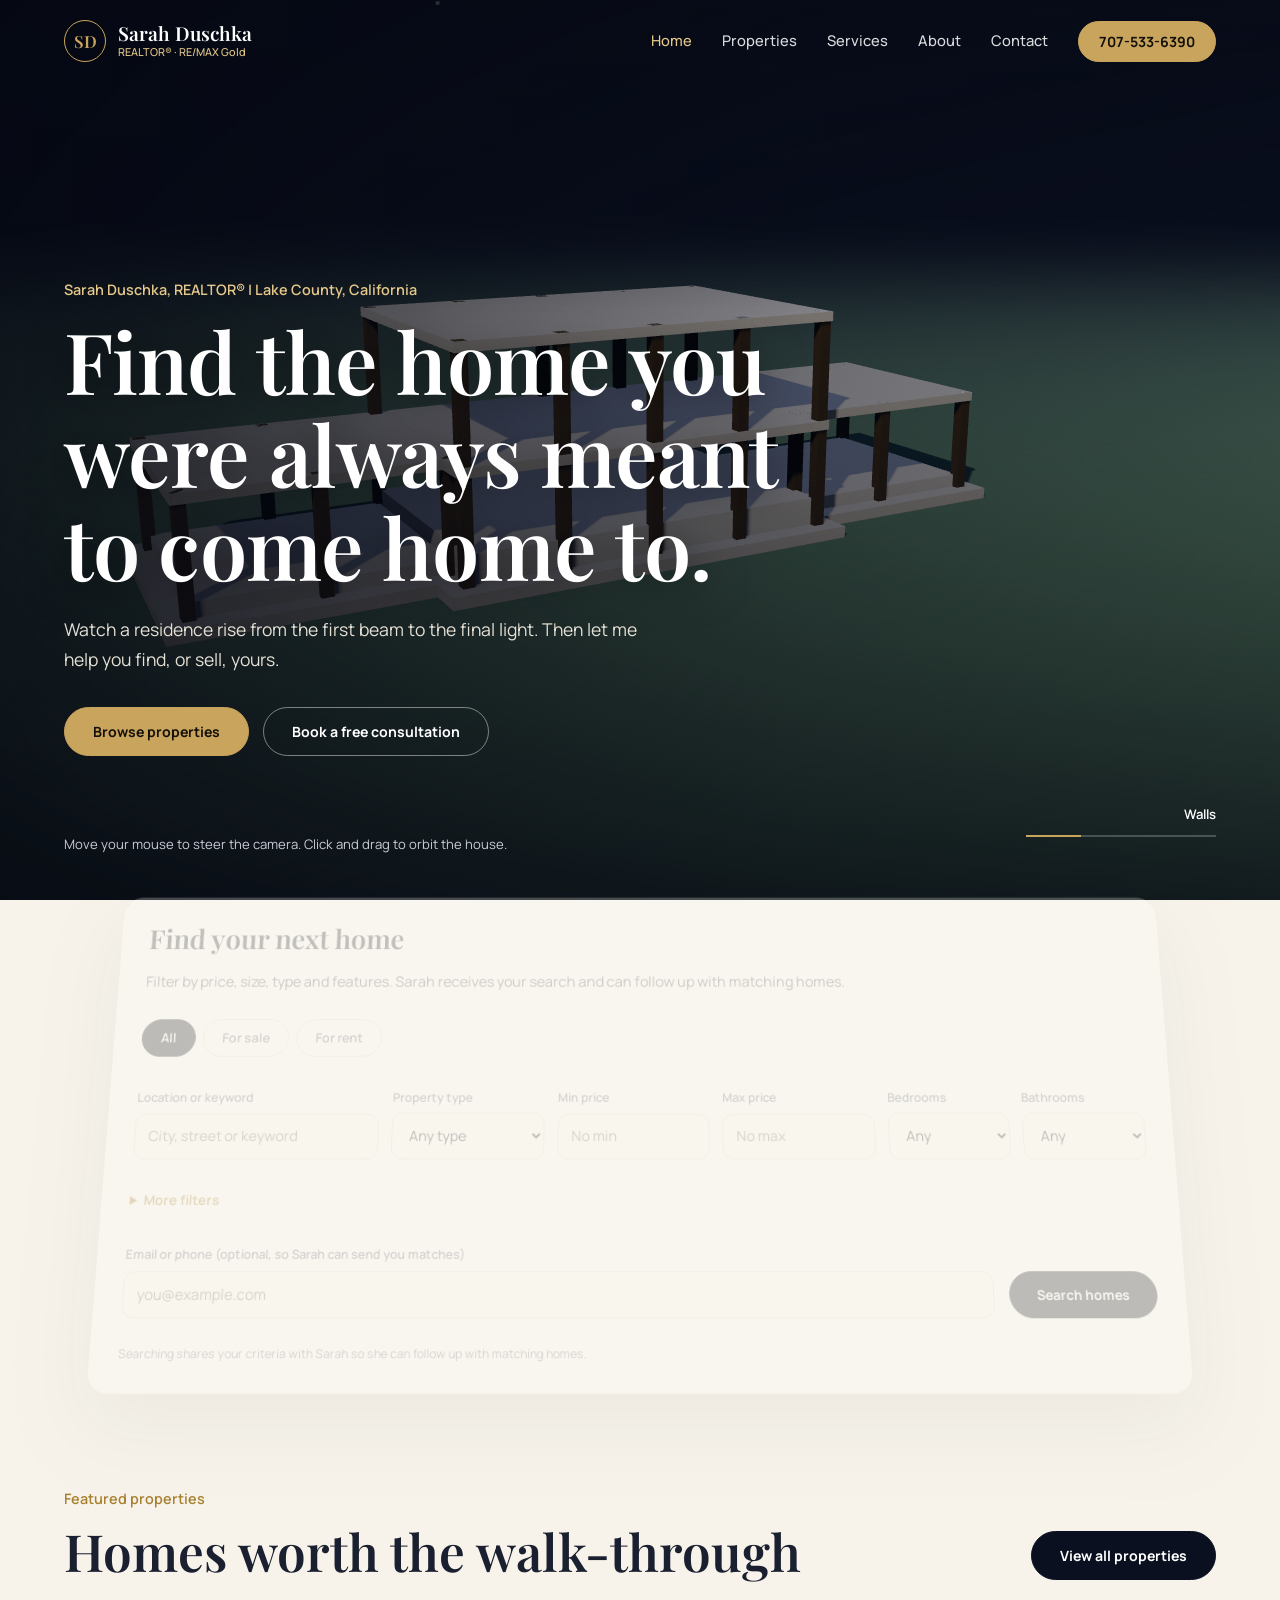
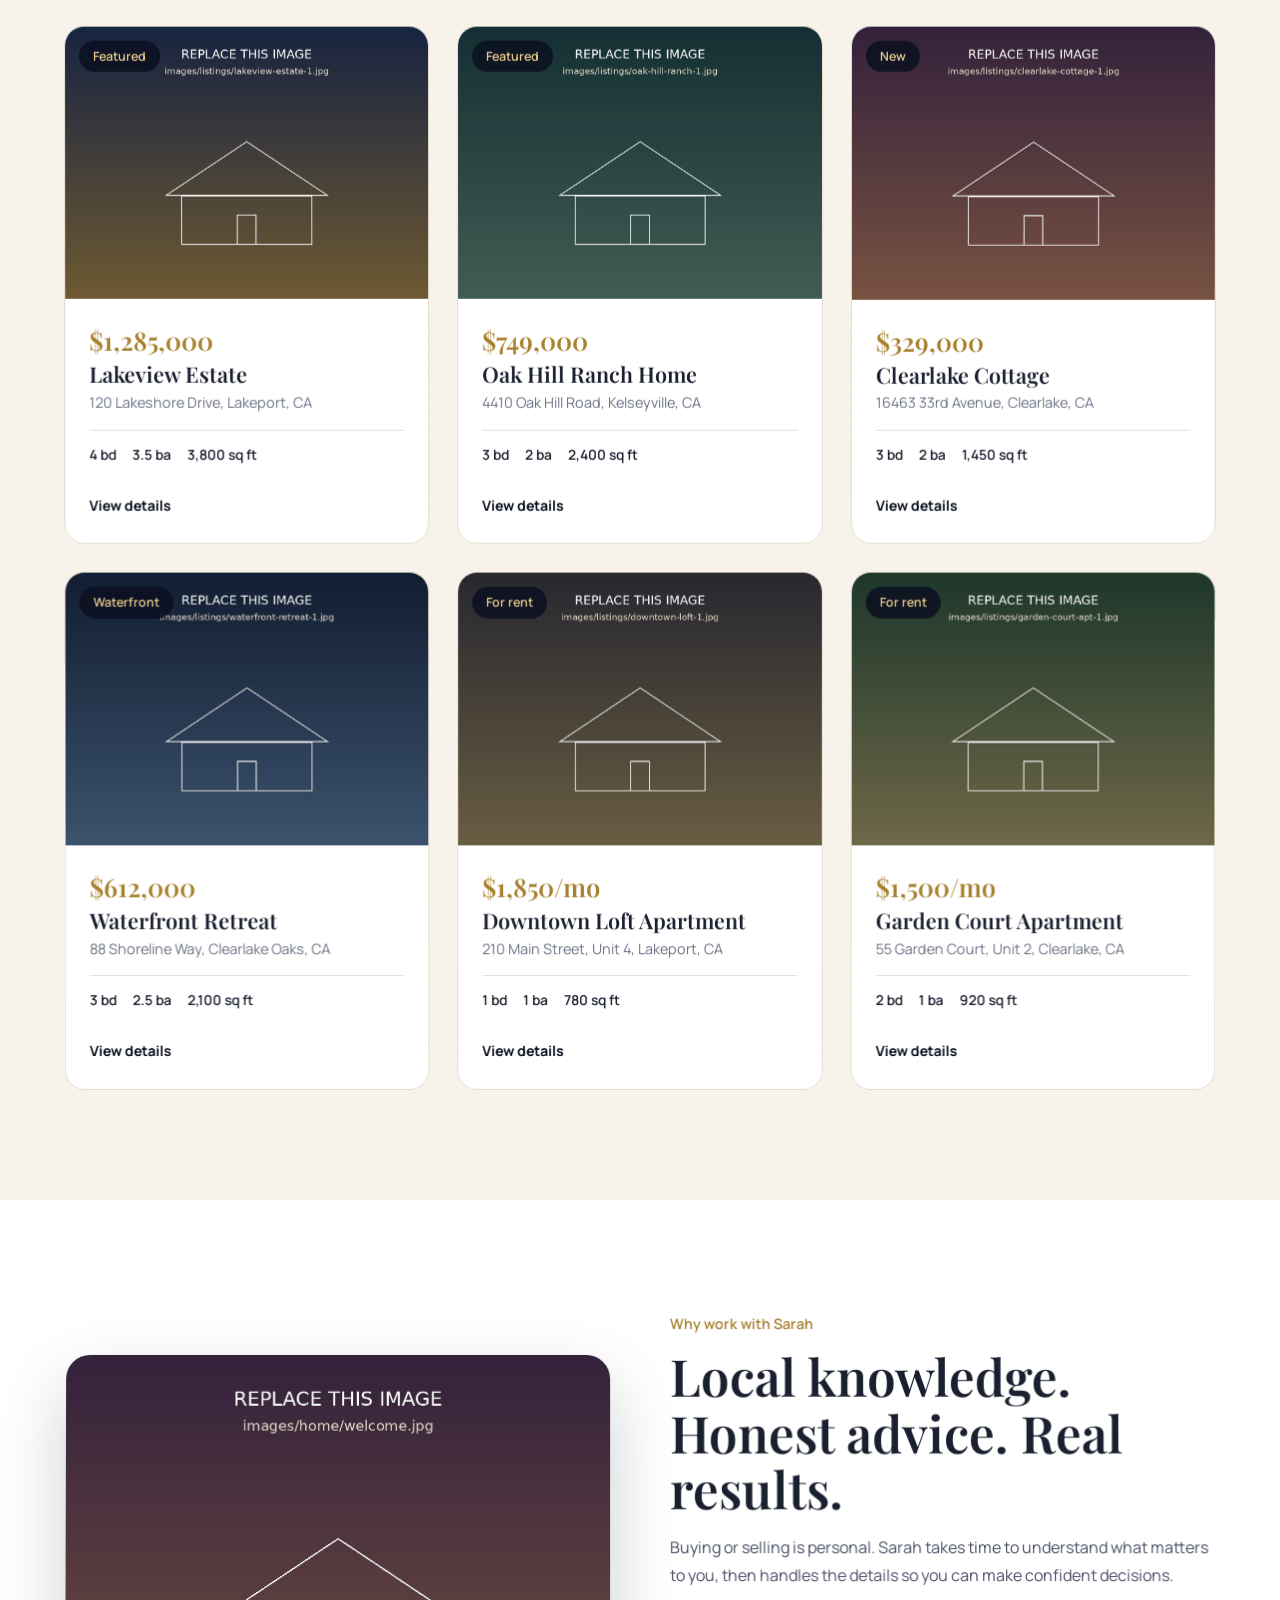
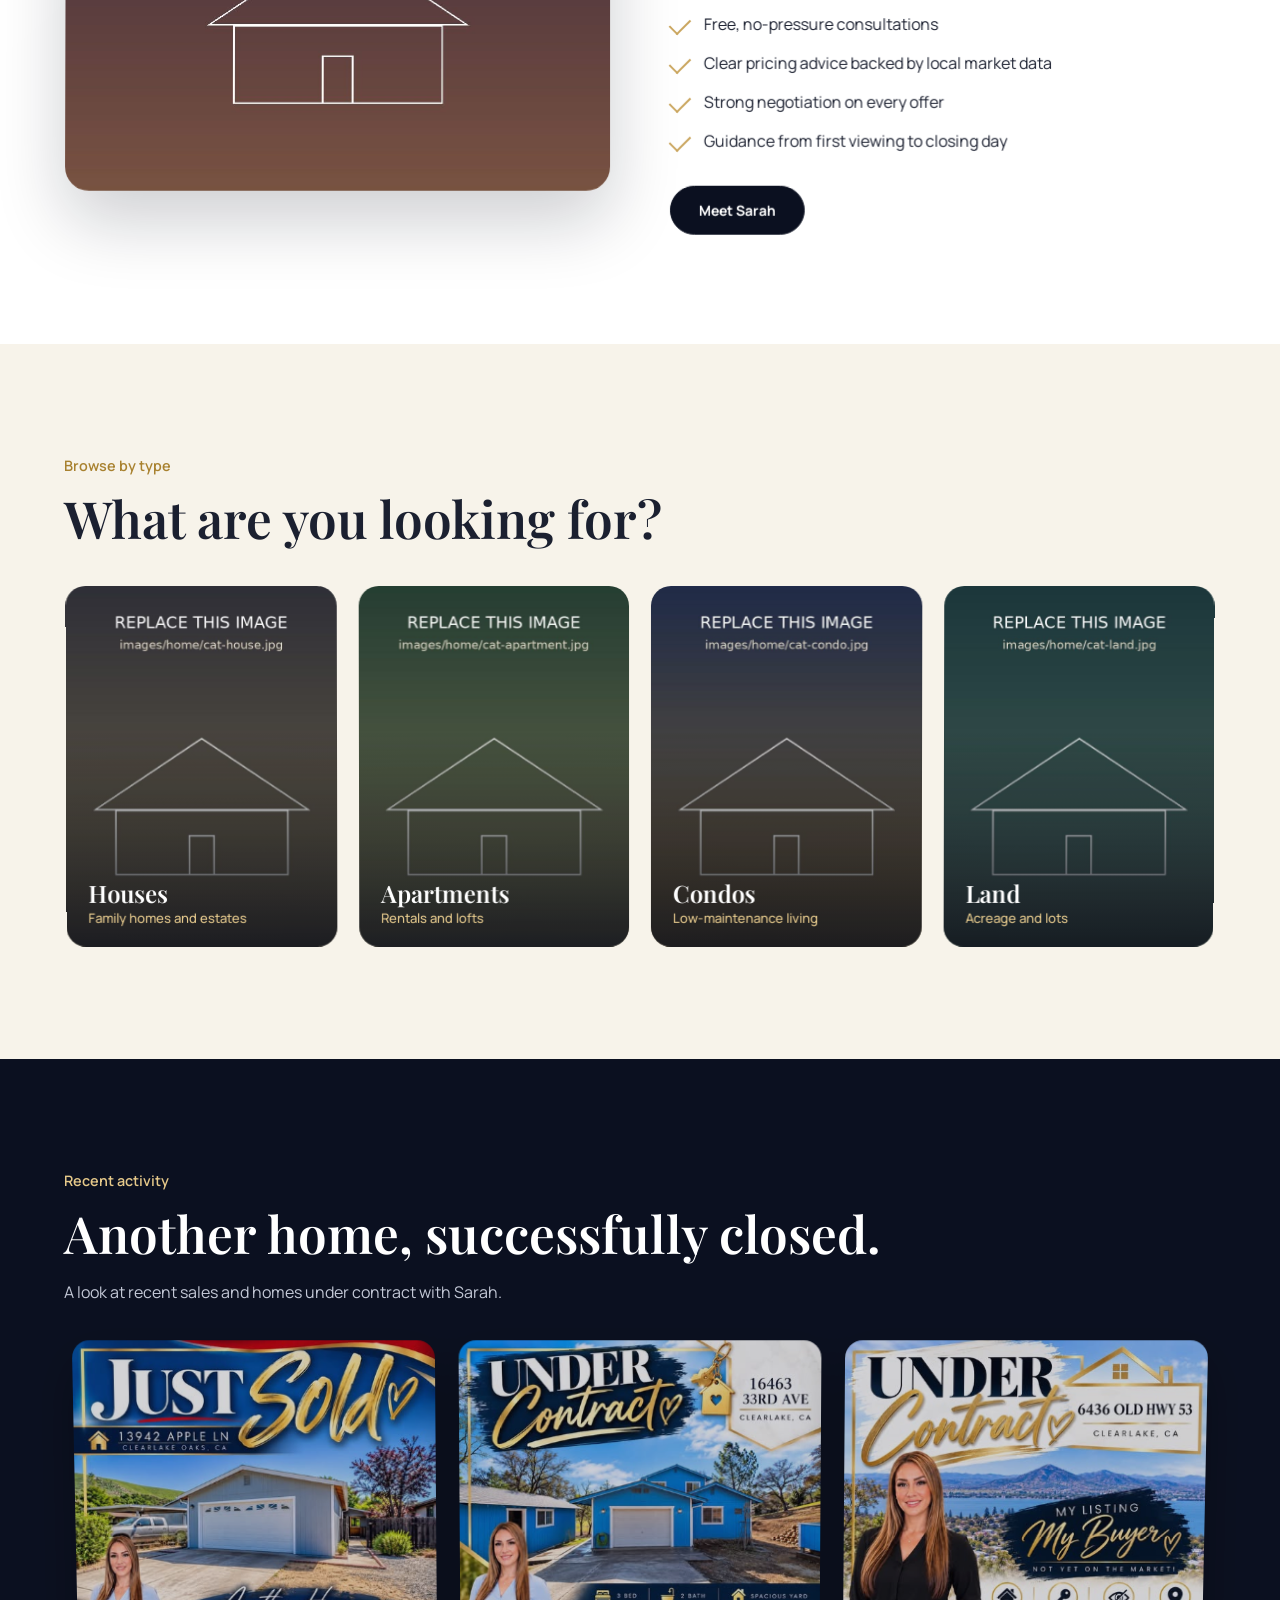
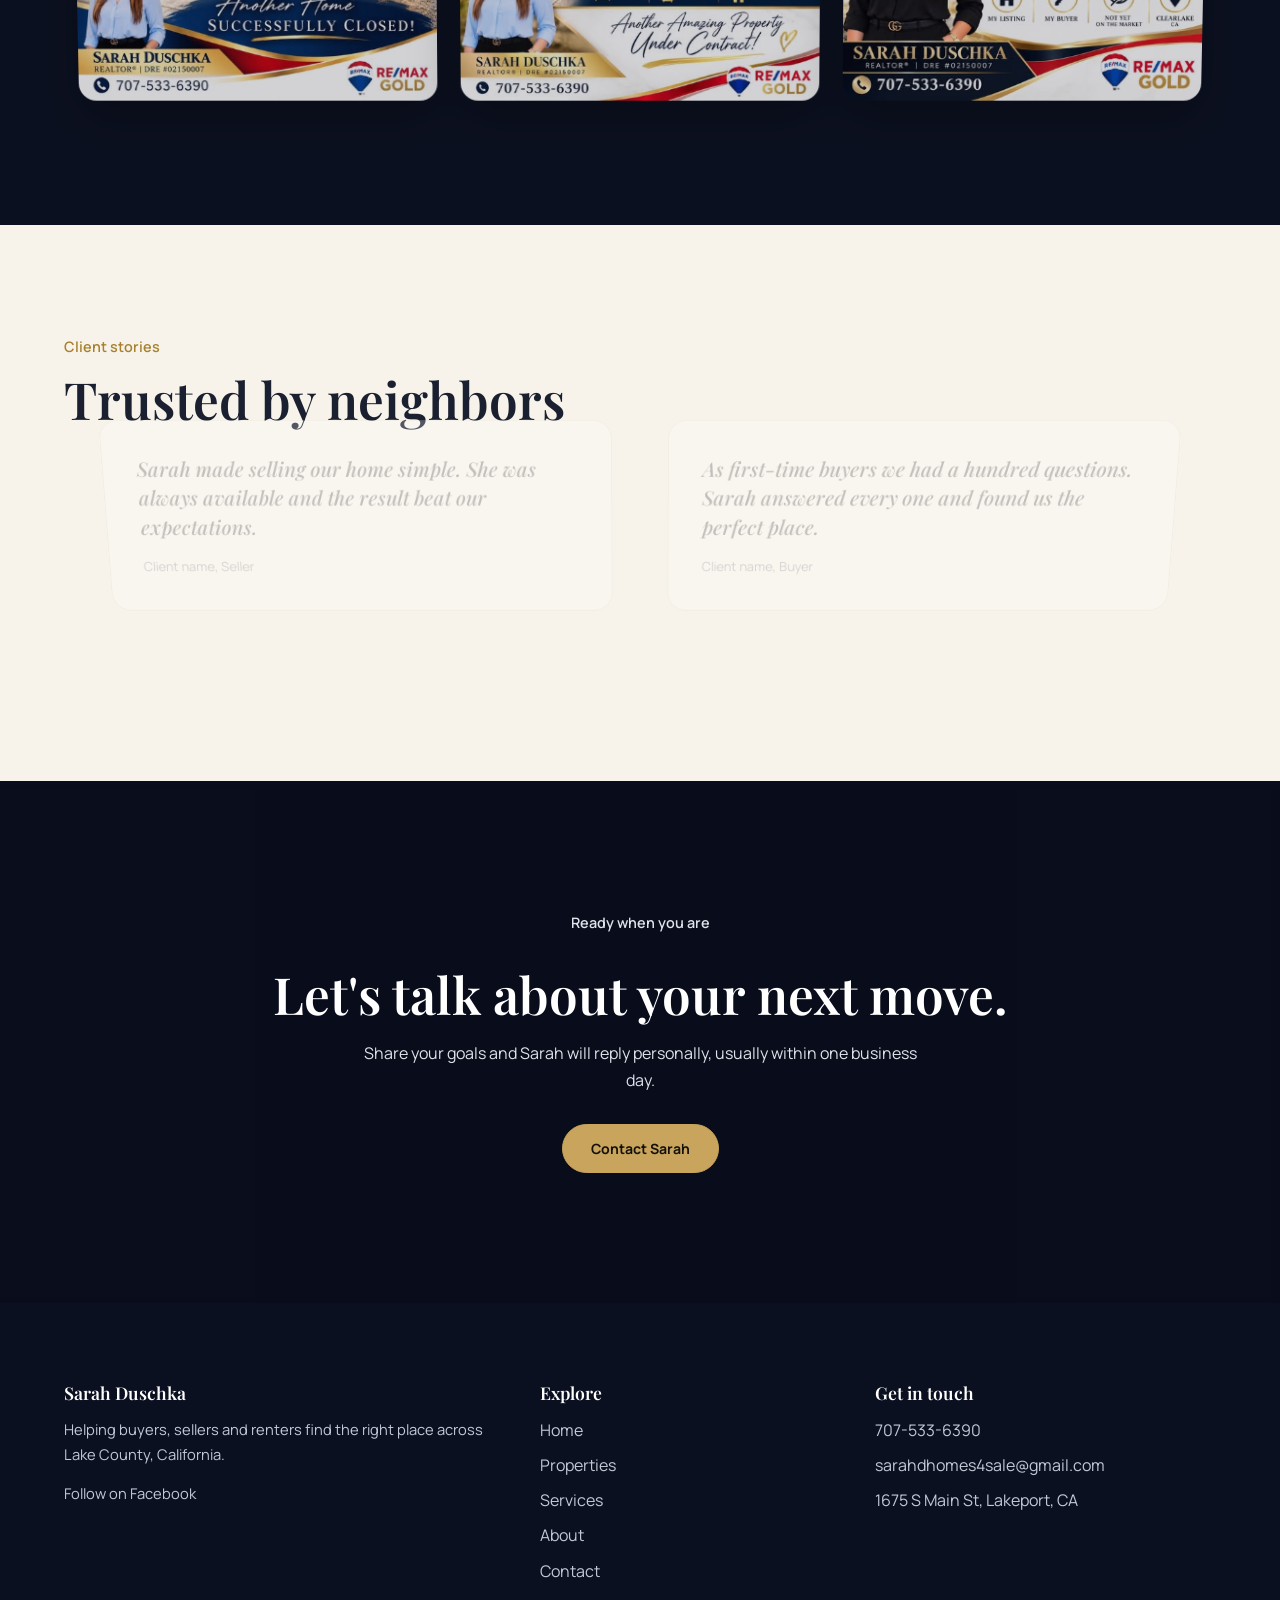
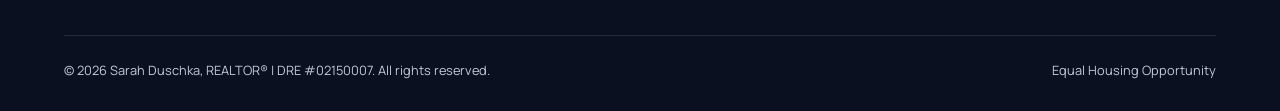
==== index.html @ e904d3c5 "deleted unwanted files" ====
<!DOCTYPE html>
<html lang="en">
<head>
<meta charset="utf-8">
<meta name="viewport" content="width=device-width,initial-scale=1">
<title>Sarah Duschka | Real Estate in Lake County, California</title>
<meta name="description" content="Sarah Duschka, REALTOR® (DRE #02150007). Homes, apartments and land for sale and rent in Lakeport, Clearlake and across Lake County, California.">
<link rel="preconnect" href="https://fonts.googleapis.com"><link rel="preconnect" href="https://fonts.gstatic.com" crossorigin>
<link href="https://fonts.googleapis.com/css2?family=Manrope:wght@400;500;600;700&family=Playfair+Display:ital,wght@0,500;0,600;1,500&display=swap" rel="stylesheet">
<link rel="stylesheet" href="css/style.css">
</head>
<body>
<div id="hdr"></div>

<section class="hero" id="top">
  <canvas id="scene" aria-hidden="true"></canvas>
  <div class="shade"></div><div class="fade" id="fade"></div><div id="cur">Drag</div>
  <div class="hero-copy" id="heroCopy">
    <p class="eyebrow">Sarah Duschka, REALTOR® | Lake County, California</p>
    <h1 id="h1">Find the home you were always meant to come home to.</h1>
    <p class="lead">Watch a residence rise from the first beam to the final light. Then let me help you find, or sell, yours.</p>
    <div class="cta"><a class="btn" href="listings.html">Browse properties</a><a class="btn ghost" href="contact.html">Book a free consultation</a></div>
  </div>
  <div class="phase"><span id="phaseLabel">Foundation</span><i><b id="phaseBar"></b></i></div>
  <div class="hint">Move your mouse to steer the camera. Click and drag to orbit the house.</div>
</section>

<section class="search-wrap" id="search">
  <div class="wrap" data-3d>
    <form class="panel" id="hs" data-search>
      <h2>Find your next home</h2>
      <p>Filter by price, size, type and features. Sarah receives your search and can follow up with matching homes.</p>
    </form>
  </div>
</section>

<section class="sec" id="featured-sec">
  <div class="wrap">
    <div class="head"><div><p class="eyebrow">Featured properties</p><h2>Homes worth the walk-through</h2></div><a class="btn dk" href="listings.html">View all properties</a></div>
    <div class="grid3" id="featured" data-3d></div>
  </div>
</section>

<section class="sec paper">
  <div class="wrap grid2" data-3d>
    <div class="img-r"><img src="images/home/welcome.jpg" alt="Sarah Duschka with clients"></div>
    <div>
      <p class="eyebrow">Why work with Sarah</p>
      <h2>Local knowledge. Honest advice. Real results.</h2>
      <p>Buying or selling is personal. Sarah takes time to understand what matters to you, then handles the details so you can make confident decisions.</p>
      <ul class="ticks"><li>Free, no-pressure consultations</li><li>Clear pricing advice backed by local market data</li><li>Strong negotiation on every offer</li><li>Guidance from first viewing to closing day</li></ul>
      <a class="btn dk" href="about.html">Meet Sarah</a>
    </div>
  </div>
</section>

<section class="sec">
  <div class="wrap">
    <p class="eyebrow">Browse by type</p><h2>What are you looking for?</h2>
    <div class="grid4" data-3d style="margin-top:40px">
      <a class="cat" href="listings.html?type=house"><img loading="lazy" src="images/home/cat-house.jpg" alt="Houses"><span>Houses<small>Family homes and estates</small></span></a>
      <a class="cat" href="listings.html?type=apartment"><img loading="lazy" src="images/home/cat-apartment.jpg" alt="Apartments"><span>Apartments<small>Rentals and lofts</small></span></a>
      <a class="cat" href="listings.html?type=condo"><img loading="lazy" src="images/home/cat-condo.jpg" alt="Condos"><span>Condos<small>Low-maintenance living</small></span></a>
      <a class="cat" href="listings.html?type=land"><img loading="lazy" src="images/home/cat-land.jpg" alt="Land"><span>Land<small>Acreage and lots</small></span></a>
    </div>
  </div>
</section>

<section class="sec dark">
  <div class="wrap">
    <p class="eyebrow">Recent activity</p><h2>Another home, successfully closed.</h2>
    <p style="max-width:560px;margin-bottom:40px">A look at recent sales and homes under contract with Sarah.</p>
    <div class="flyers" data-3d>
      <img loading="lazy" src="images/sarah/activity-sold.jpg" alt="Just sold in Clearlake Oaks">
      <img loading="lazy" src="images/sarah/activity-contract-1.jpg" alt="Under contract in Clearlake">
      <img loading="lazy" src="images/sarah/activity-contract-2.jpg" alt="Under contract: my listing, my buyer">
    </div>
  </div>
</section>

<!-- Sample testimonials: replace with real client reviews -->
<section class="sec">
  <div class="wrap">
    <p class="eyebrow">Client stories</p><h2>Trusted by neighbors</h2>
    <div class="grid2" data-3d style="margin-top:36px;align-items:stretch">
      <blockquote><p>Sarah made selling our home simple. She was always available and the result beat our expectations.</p><cite>Client name, Seller</cite></blockquote>
      <blockquote><p>As first-time buyers we had a hundred questions. Sarah answered every one and found us the perfect place.</p><cite>Client name, Buyer</cite></blockquote>
    </div>
  </div>
</section>

<section class="band" style="--bg:url(images/home/cta.jpg)">
  <div class="wrap"><p class="eyebrow">Ready when you are</p><h2>Let's talk about your next move.</h2><p>Share your goals and Sarah will reply personally, usually within one business day.</p><a class="btn" href="contact.html">Contact Sarah</a></div>
</section>

<div id="ftr"></div>
<script src="vendor/three.min.js"></script>
<script src="js/data.js"></script>
<script src="js/main.js"></script>
<script src="js/hero.js"></script>
<script src="js/home.js"></script>
</body>
</html>
---- css/style.css ----
:root{--ink:#0b1020;--ink2:#141a2e;--gold:#c9a45c;--gold2:#e6c98a;--ivory:#f7f3ea;--tx:#1b2030;--mut:#6b7185;--line:#e4dfd2;--serif:'Playfair Display',Georgia,serif;--sans:'Manrope',system-ui,sans-serif}
*{box-sizing:border-box;margin:0;padding:0}
html{scroll-behavior:smooth}
body{font:400 16px/1.7 var(--sans);color:var(--tx);background:var(--ivory);overflow-x:hidden}
img{max-width:100%;display:block}
a{color:inherit;text-decoration:none}
a:focus-visible,button:focus-visible,input:focus-visible,select:focus-visible,textarea:focus-visible,summary:focus-visible{outline:2px solid var(--gold);outline-offset:3px}
.wrap{max-width:1200px;margin:0 auto;padding:0 24px}
h1,h2,h3{font-family:var(--serif);font-weight:600;line-height:1.1}
h2{font-size:clamp(2rem,4vw,3.2rem);margin-bottom:18px}
h3{font-size:1.35rem}
.eyebrow{color:#a8812f;font-weight:600;font-size:.9rem;margin-bottom:12px}
.dark .eyebrow,.hero .eyebrow,.banner .eyebrow{color:var(--gold2)}
.btn{display:inline-block;padding:14px 28px;background:var(--gold);color:#14110a;font:700 .88rem var(--sans);border:1px solid var(--gold);border-radius:99px;cursor:pointer;transition:.35s}
.btn:hover{background:transparent;color:var(--gold);transform:translateY(-2px)}
.btn.ghost{background:transparent;color:#fff;border-color:rgba(255,255,255,.45)}
.btn.ghost:hover{border-color:var(--gold);color:var(--gold)}
.btn.dk{background:var(--ink);color:#fff;border-color:var(--ink)}.btn.dk:hover{background:transparent;color:var(--ink)}
.btn.sm{padding:10px 20px}

.nav{position:fixed;inset:0 0 auto;z-index:60;display:flex;justify-content:space-between;align-items:center;padding:20px 5vw;transition:.4s;color:#fff}
.nav.solid{background:rgba(11,16,32,.9);backdrop-filter:blur(14px);padding:12px 5vw;box-shadow:0 8px 30px rgba(0,0,0,.2)}
.logo{display:flex;align-items:center;gap:12px}
.logo b{width:42px;height:42px;display:grid;place-items:center;border:1px solid var(--gold);color:var(--gold);font:600 1.05rem var(--serif);border-radius:50%}
.logo span{font:600 1.2rem/1.1 var(--serif)}
.logo small{display:block;font:500 .68rem var(--sans);color:var(--gold2)}
#menu{display:flex;align-items:center;gap:30px;font-size:.92rem;font-weight:500}
#menu a:not(.btn){opacity:.85;transition:.3s}
#menu a.on,#menu a:not(.btn):hover{opacity:1;color:var(--gold2)}
.burger{display:none;background:none;border:0;width:36px;height:24px;cursor:pointer;position:relative}
.burger i{position:absolute;left:0;width:100%;height:2px;background:#fff}.burger i:first-child{top:7px}.burger i:last-child{top:15px}

.hero{position:relative;height:100vh;height:100svh;min-height:680px;overflow:hidden;background:var(--ink);cursor:grab}
.hero.grab{cursor:grabbing}
.hero canvas{position:absolute;inset:0;width:100%;height:100%;display:block;touch-action:pan-y}
.shade{position:absolute;inset:0;pointer-events:none;background:linear-gradient(90deg,rgba(5,8,18,.78),rgba(5,8,18,.3) 62%,rgba(5,8,18,.12)),linear-gradient(180deg,rgba(5,8,18,.5),rgba(5,8,18,.05) 35%,rgba(5,8,18,.82))}
.fade{position:absolute;inset:0;background:var(--ink);opacity:0;pointer-events:none}
#cur{position:absolute;left:0;top:0;width:56px;height:56px;margin:-28px 0 0 -28px;border:1px solid var(--gold);border-radius:50%;pointer-events:none;z-index:4;display:grid;place-items:center;font-size:.62rem;font-weight:600;color:#fff;transition:width .3s,height .3s,margin .3s,background .3s;opacity:0}
.hero:hover #cur{opacity:1}.hero.grab #cur{width:88px;height:88px;margin:-44px 0 0 -44px;background:rgba(201,164,92,.2)}
.hero-copy{position:absolute;left:5vw;bottom:16vh;max-width:840px;padding-right:5vw;pointer-events:none;color:#fff;will-change:transform,opacity}
.hero-copy a{pointer-events:auto}
.hero-copy .eyebrow,.hero-copy .lead,.hero-copy .cta{opacity:0;transform:translateY(24px);transition:1.2s cubic-bezier(.2,.8,.2,1)}
.ready .hero-copy .eyebrow{opacity:1;transform:none;transition-delay:.1s}
.ready .hero-copy .lead{opacity:1;transform:none;transition-delay:1.1s}
.ready .hero-copy .cta{opacity:1;transform:none;transition-delay:1.35s}
h1{font-size:clamp(2.7rem,6.6vw,6rem);letter-spacing:-.01em;text-shadow:0 4px 40px rgba(0,0,0,.5)}
.w{display:inline-block;perspective:700px}
.w>span{display:inline-block;opacity:0;transform:translateY(60%) rotateX(-80deg);transform-origin:50% 100%;transition:1.3s cubic-bezier(.2,.8,.2,1) calc(var(--i)*.09s + .3s)}
.ready .w>span{opacity:1;transform:none}
.lead{color:#e6e1d6;max-width:580px;font-size:1.1rem;margin:22px 0 32px}
.cta{display:flex;gap:14px;flex-wrap:wrap}
.phase{position:absolute;right:5vw;bottom:7vh;text-align:right;font-size:.82rem;font-weight:600;color:#fff;pointer-events:none}
.phase i{display:block;width:190px;height:2px;margin:10px 0 0 auto;background:rgba(255,255,255,.22)}
.phase b{display:block;height:100%;width:0;background:var(--gold)}
.hint{position:absolute;left:5vw;bottom:5vh;font-size:.82rem;color:#c9ccd6;pointer-events:none}

.sec{padding:110px 0;position:relative}
.dark{background:var(--ink);color:#fff}.dark p{color:#c3c8d6}
.paper{background:#fff}
[data-3d]{will-change:transform,opacity}
.head{display:flex;justify-content:space-between;align-items:end;gap:20px;flex-wrap:wrap;margin-bottom:46px}
.head h2{margin:0}
p{color:#4a5066}

.search-wrap{position:relative;z-index:5;margin-top:-84px;padding-bottom:20px}
.panel{background:#fff;border-radius:22px;padding:30px;box-shadow:0 30px 80px rgba(11,16,32,.18);border:1px solid var(--line)}
.panel h2{font-size:1.9rem;margin-bottom:6px}
.tabs{display:flex;gap:8px;margin:14px 0 20px}
.tabs input{position:absolute;opacity:0}
.tabs span{display:block;padding:8px 20px;border-radius:99px;border:1px solid var(--line);font-weight:600;font-size:.88rem;cursor:pointer;transition:.3s}
.tabs input:checked+span{background:var(--ink);color:#fff;border-color:var(--ink)}
.tabs input:focus-visible+span{outline:2px solid var(--gold);outline-offset:2px}
.fgrid{display:grid;grid-template-columns:1.6fr 1fr 1fr 1fr .8fr .8fr;gap:14px}
label{display:grid;gap:6px;font-size:.82rem;font-weight:600;color:var(--mut)}
input,select,textarea{width:100%;font:400 .96rem var(--sans);padding:13px 14px;border:1px solid var(--line);border-radius:12px;background:#fdfcf9;color:var(--tx);transition:.3s}
input:focus,select:focus,textarea:focus{border-color:var(--gold);outline:0;box-shadow:0 0 0 3px rgba(201,164,92,.2)}
details.more{margin:18px 0 0}
details.more summary{cursor:pointer;font-weight:600;font-size:.9rem;color:#a8812f}
.feats{display:flex;gap:10px;flex-wrap:wrap;margin-top:14px}
.feats label{display:flex;align-items:center;gap:8px;font-weight:500;padding:8px 14px;border:1px solid var(--line);border-radius:99px;cursor:pointer;color:var(--tx)}
.feats input{width:auto;accent-color:var(--gold)}
.frow{display:flex;gap:16px;align-items:end;margin-top:20px;flex-wrap:wrap}
.frow label{flex:1;min-width:240px}
.note{font-size:.78rem;color:var(--mut);margin-top:12px}
.hp{position:absolute;left:-9999px}

.grid3{display:grid;grid-template-columns:repeat(3,1fr);gap:28px}
.grid4{display:grid;grid-template-columns:repeat(4,1fr);gap:22px}
.grid2{display:grid;grid-template-columns:1fr 1fr;gap:60px;align-items:center}
.card{background:#fff;border-radius:20px;overflow:hidden;border:1px solid var(--line);position:relative;transition:transform .25s ease-out,box-shadow .4s}
.card:hover{box-shadow:0 26px 60px rgba(11,16,32,.16)}
.ph{display:block;position:relative;aspect-ratio:4/3;overflow:hidden;background:#ddd}
.ph img,.cat img{width:100%;height:100%;object-fit:cover;transition:transform .8s}
.card:hover .ph img{transform:scale(1.07)}
.tag{position:absolute;top:14px;left:14px;background:rgba(11,16,32,.85);color:var(--gold2);padding:5px 14px;border-radius:99px;font-size:.78rem;font-weight:600}
.card .body{padding:24px}
.price{font:600 1.6rem var(--serif);color:#a8812f}
.card h3{margin:6px 0 4px}
.loc{font-size:.9rem;color:var(--mut)}
.meta{display:flex;gap:16px;flex-wrap:wrap;font-size:.86rem;font-weight:600;margin:14px 0;padding:12px 0;border-top:1px solid var(--line)}
.more{font-weight:700;font-size:.88rem;color:var(--ink)}.more:hover{color:#a8812f}
.cat{position:relative;display:block;aspect-ratio:3/4;border-radius:20px;overflow:hidden;color:#fff}
.cat::after{content:'';position:absolute;inset:0;background:linear-gradient(transparent 40%,rgba(5,8,18,.85))}
.cat:hover img{transform:scale(1.08)}
.cat span{position:absolute;left:22px;bottom:20px;z-index:2;font:600 1.5rem var(--serif)}
.cat small{display:block;font:500 .82rem var(--sans);color:var(--gold2)}
.ticks{list-style:none;margin:22px 0 30px;display:grid;gap:12px}
.ticks li{padding-left:34px;position:relative;color:var(--tx)}
.ticks li::before{content:'';position:absolute;left:0;top:7px;width:18px;height:10px;border-left:2px solid var(--gold);border-bottom:2px solid var(--gold);transform:rotate(-45deg)}
.img-r{border-radius:24px;overflow:hidden;box-shadow:0 30px 70px rgba(11,16,32,.2);aspect-ratio:5/4}
.img-r img{width:100%;height:100%;object-fit:cover}
.flyers{display:grid;grid-template-columns:repeat(3,1fr);gap:24px}
.flyers img{border-radius:18px;width:100%;box-shadow:0 20px 50px rgba(0,0,0,.35);transition:transform .4s}
.flyers img:hover{transform:translateY(-8px) rotate(-1deg)}
blockquote{background:#fff;border:1px solid var(--line);border-radius:20px;padding:36px}
blockquote p{font:italic 500 1.35rem/1.45 var(--serif);color:var(--tx)}
cite{display:block;margin-top:16px;font-size:.88rem;color:var(--mut);font-style:normal}
.band{position:relative;padding:130px 0;text-align:center;color:#fff;background:var(--ink) var(--bg) center/cover}
.band::before,.banner::before{content:'';position:absolute;inset:0;background:rgba(8,12,26,.72)}
.band .wrap{position:relative}.band p{color:#dfe2ea;max-width:560px;margin:0 auto 30px}
.banner{position:relative;min-height:420px;display:flex;align-items:flex-end;padding:150px 0 60px;color:#fff;background:var(--ink) var(--bg) center/cover}
.banner .wrap{position:relative;width:100%}
.banner h1{font-size:clamp(2.4rem,5vw,4.4rem)}.banner p{color:#d9dce5;max-width:560px;margin-top:14px}
.crumbs{font-size:.85rem;color:var(--gold2);margin-bottom:12px}
.svc{padding:34px;background:#fff;border:1px solid var(--line);border-radius:20px;transition:.4s}
.svc:hover{border-color:var(--gold);transform:translateY(-6px)}
.svc h3{margin:14px 0 8px}
.ico{width:48px;height:48px;border-radius:14px;background:var(--ink);color:var(--gold);display:grid;place-items:center;font:600 1.2rem var(--serif)}
.faq details{background:#fff;border:1px solid var(--line);border-radius:16px;padding:20px 24px;margin-bottom:12px}
.faq summary{cursor:pointer;font-weight:700}
.faq p{margin-top:12px}
.resbar{display:flex;justify-content:space-between;align-items:center;gap:16px;flex-wrap:wrap;margin:10px 0 30px}
.resbar select{width:auto}
.empty{grid-column:1/-1;text-align:center;padding:70px 20px;background:#fff;border-radius:20px;border:1px dashed var(--gold)}
.empty p{margin:10px 0 22px}
.detail{display:grid;grid-template-columns:1fr 380px;gap:48px;align-items:start}
.main-img{aspect-ratio:16/10;border-radius:22px;overflow:hidden;background:#ddd}
.main-img img{width:100%;height:100%;object-fit:cover}
.thumbs{display:grid;grid-template-columns:repeat(4,1fr);gap:10px;margin:10px 0 36px}
.thumbs button{border:2px solid transparent;border-radius:14px;overflow:hidden;padding:0;cursor:pointer;aspect-ratio:3/2;background:none}
.thumbs button.on{border-color:var(--gold)}.thumbs img{width:100%;height:100%;object-fit:cover}
.facts{display:grid;grid-template-columns:repeat(4,1fr);gap:14px;margin:24px 0}
.facts div{background:#fff;border:1px solid var(--line);border-radius:16px;padding:16px;text-align:center}
.facts b{display:block;font:600 1.5rem var(--serif)}.facts small{color:var(--mut);font-weight:600}
.chips{display:flex;gap:10px;flex-wrap:wrap;margin:14px 0 34px}
.chips span{padding:8px 16px;border-radius:99px;background:#fff;border:1px solid var(--line);font-size:.88rem;font-weight:600}
iframe{width:100%;height:340px;border:0;border-radius:20px}
.side{position:sticky;top:96px;display:grid;gap:22px}
.box{background:#fff;border:1px solid var(--line);border-radius:20px;padding:26px}
.agent{display:flex;gap:16px;align-items:center;margin-bottom:18px}
.agent img{width:64px;height:64px;border-radius:50%;object-fit:cover}
.agent small{color:var(--mut);display:block}
form{display:grid;gap:14px}
.ok{color:#1c7a4a;font-weight:600}.err{color:#b3261e;font-weight:600}
.res{font:600 2rem var(--serif);color:#a8812f}
.contact{display:grid;grid-template-columns:1fr 1.1fr;gap:60px}
.info{list-style:none;margin:26px 0}
.info li{padding:14px 0;border-bottom:1px solid var(--line);color:var(--tx)}
.info b{display:block;font-size:.8rem;color:var(--mut)}
footer{background:var(--ink);color:#c3c8d6;padding:80px 0 30px}
footer .cols{display:grid;grid-template-columns:1.5fr 1fr 1.2fr;gap:50px;padding-bottom:50px}
footer h3{color:#fff;margin-bottom:14px;font-size:1.1rem}
footer ul{list-style:none;display:grid;gap:8px}footer a:hover{color:var(--gold2)}
footer p{color:#c3c8d6;font-size:.92rem}
.legal{border-top:1px solid rgba(255,255,255,.1);padding-top:24px;font-size:.8rem;display:flex;justify-content:space-between;gap:12px;flex-wrap:wrap}

@media(max-width:1000px){.fgrid{grid-template-columns:repeat(3,1fr)}.grid3{grid-template-columns:1fr 1fr}.grid4{grid-template-columns:1fr 1fr}.detail,.contact,.grid2{grid-template-columns:1fr;gap:40px}.side{position:static}}
@media(max-width:860px){
 .sec{padding:80px 0}
 .burger{display:block}
 #menu{position:fixed;inset:0;background:var(--ink);flex-direction:column;justify-content:center;gap:26px;font-size:1.25rem;opacity:0;pointer-events:none;transition:.4s}
 .nav.open #menu{opacity:1;pointer-events:auto}
 .hero-copy{bottom:20vh}.phase{display:none}
 footer .cols{grid-template-columns:1fr}.flyers{grid-template-columns:1fr}
}
@media(max-width:600px){.fgrid,.grid3,.grid4,.facts{grid-template-columns:1fr 1fr}.grid3{grid-template-columns:1fr}.panel{padding:22px}.thumbs{grid-template-columns:repeat(2,1fr)}}
@media(pointer:coarse){#cur{display:none}}
@media(prefers-reduced-motion:reduce){*{animation:none!important;transition-duration:.01ms!important}html{scroll-behavior:auto}}
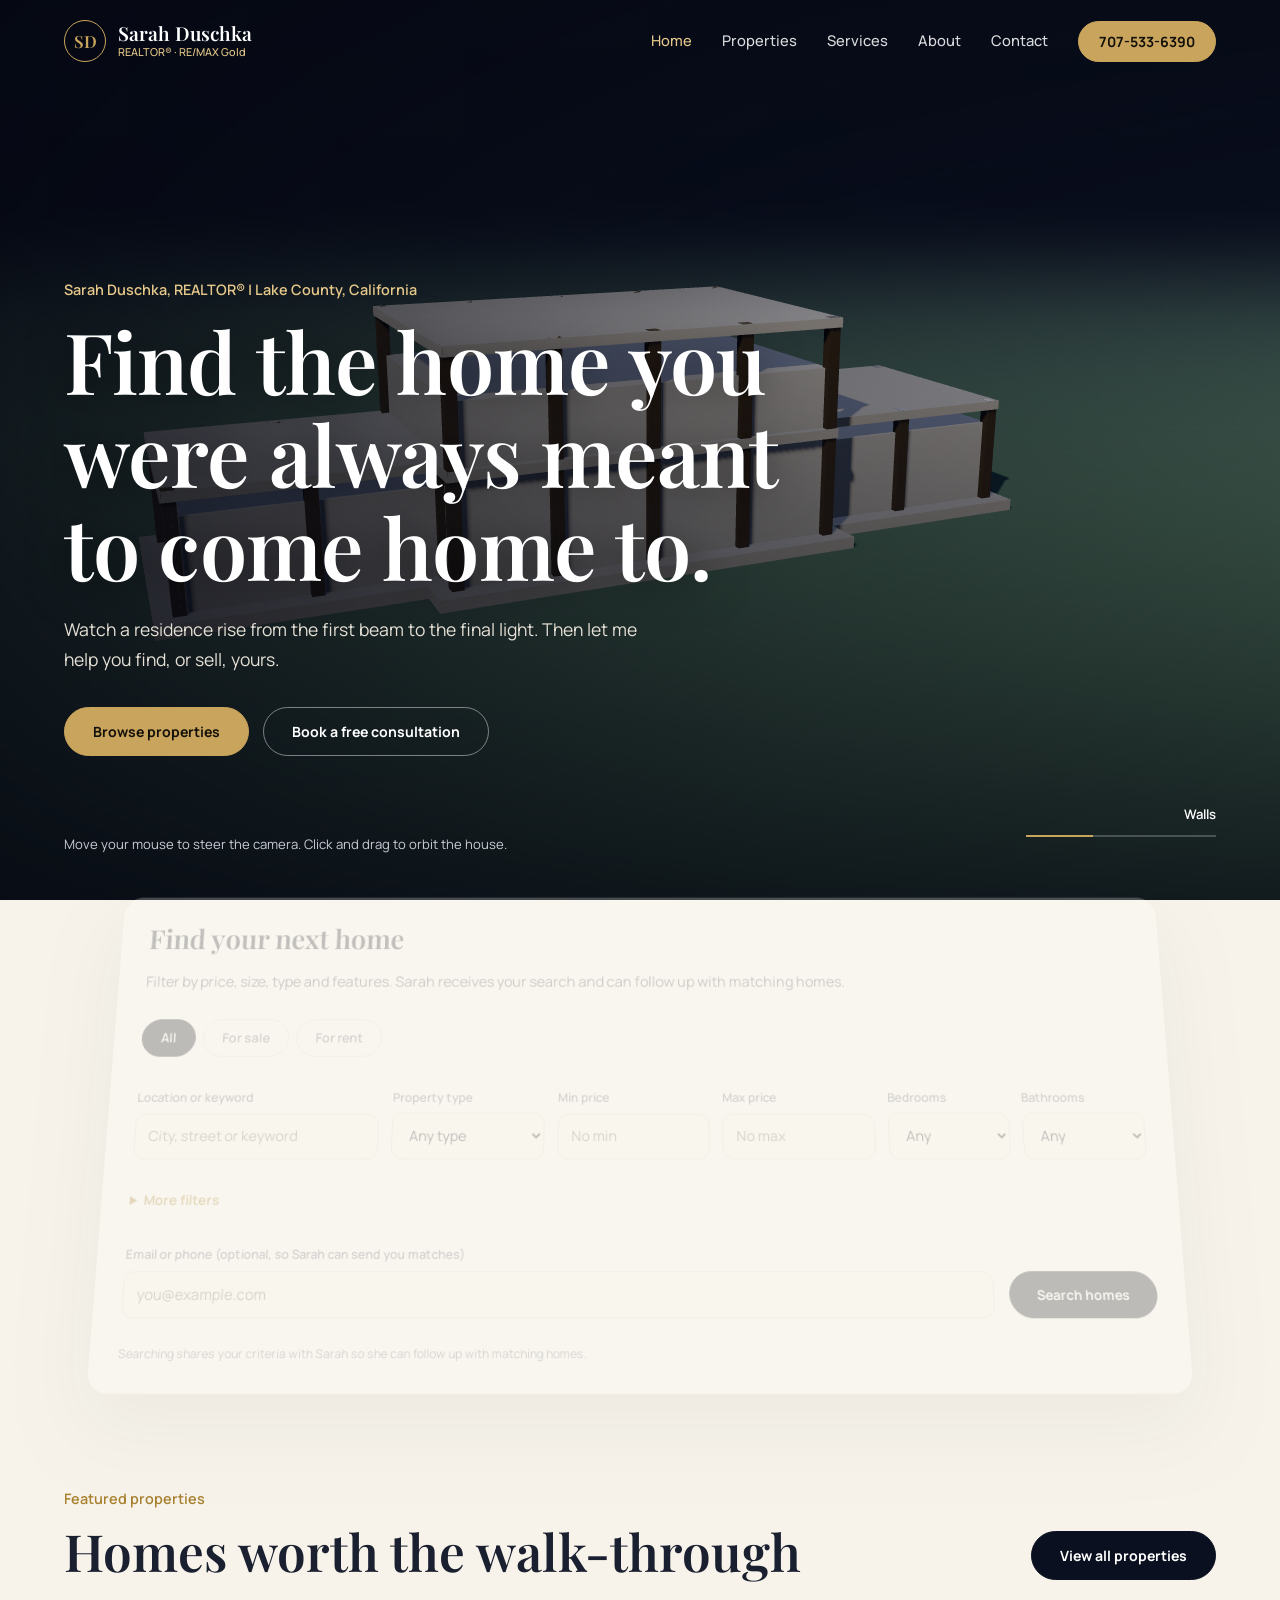
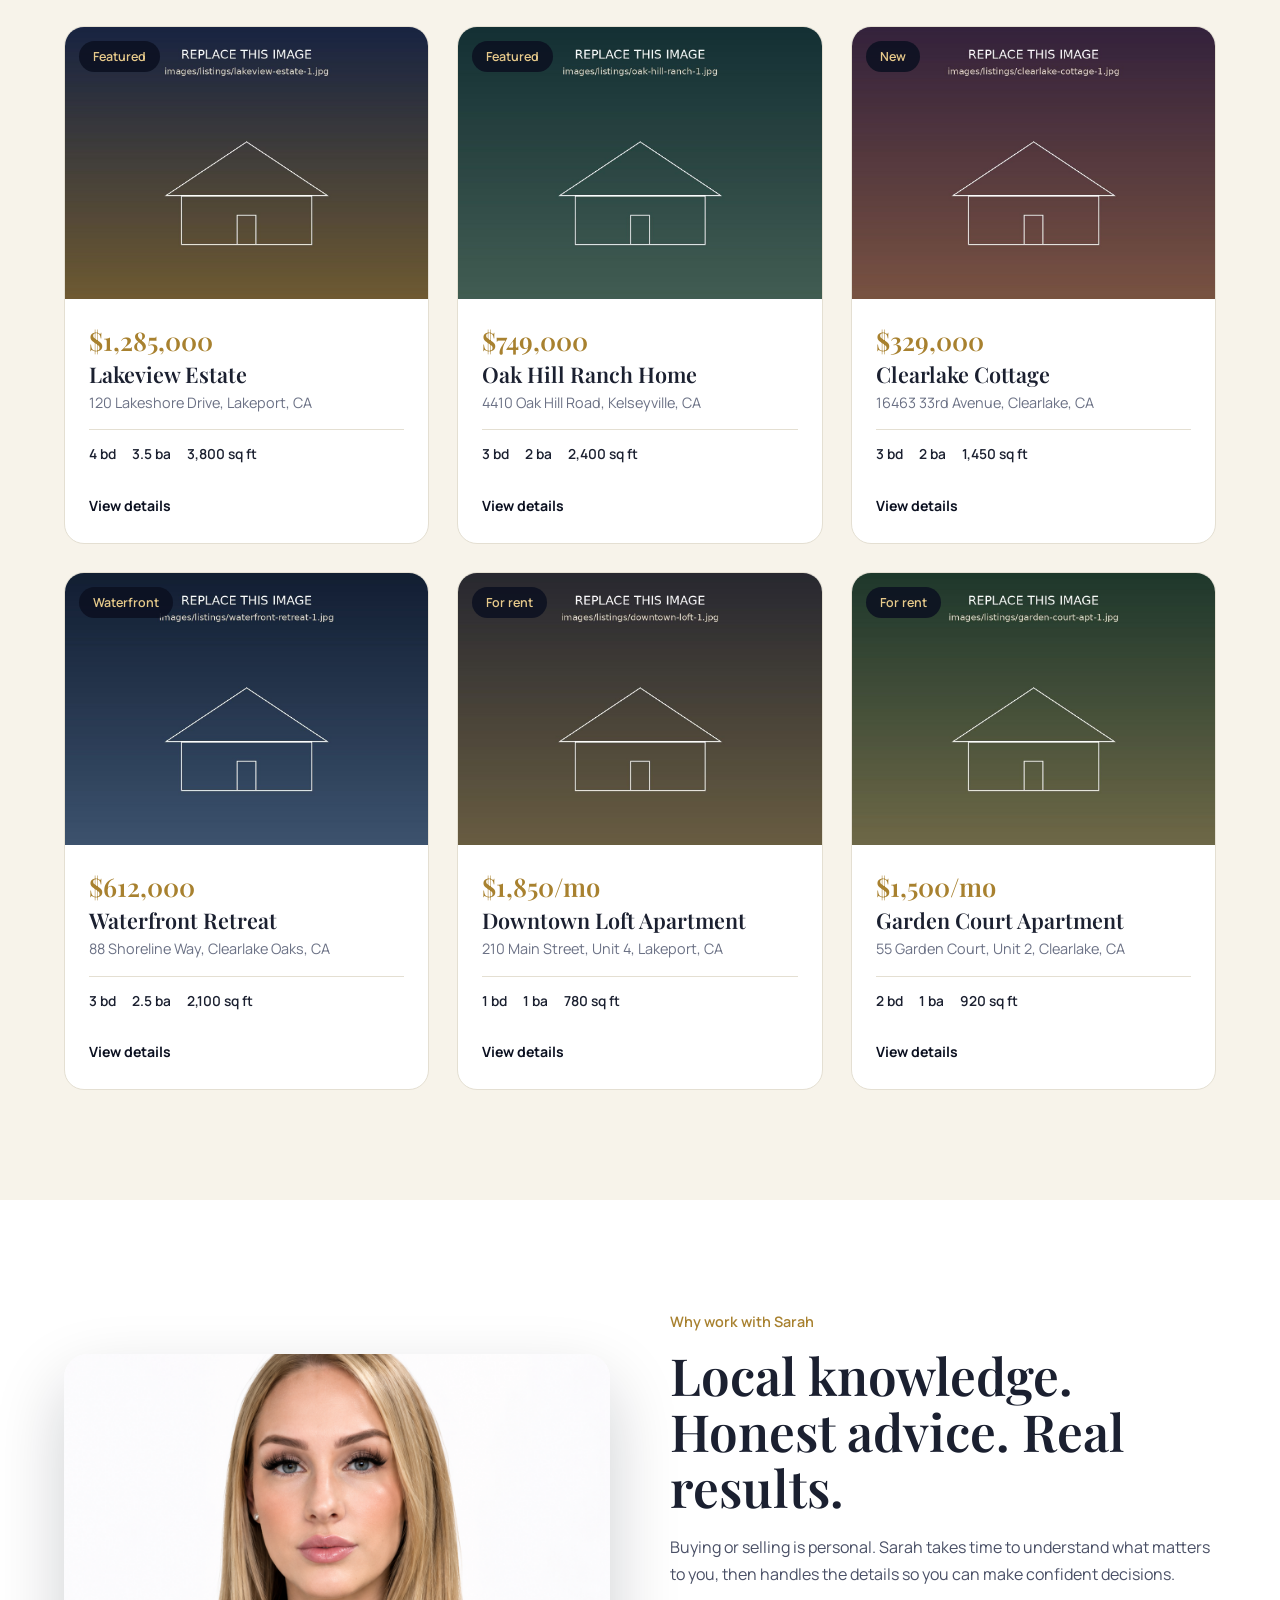
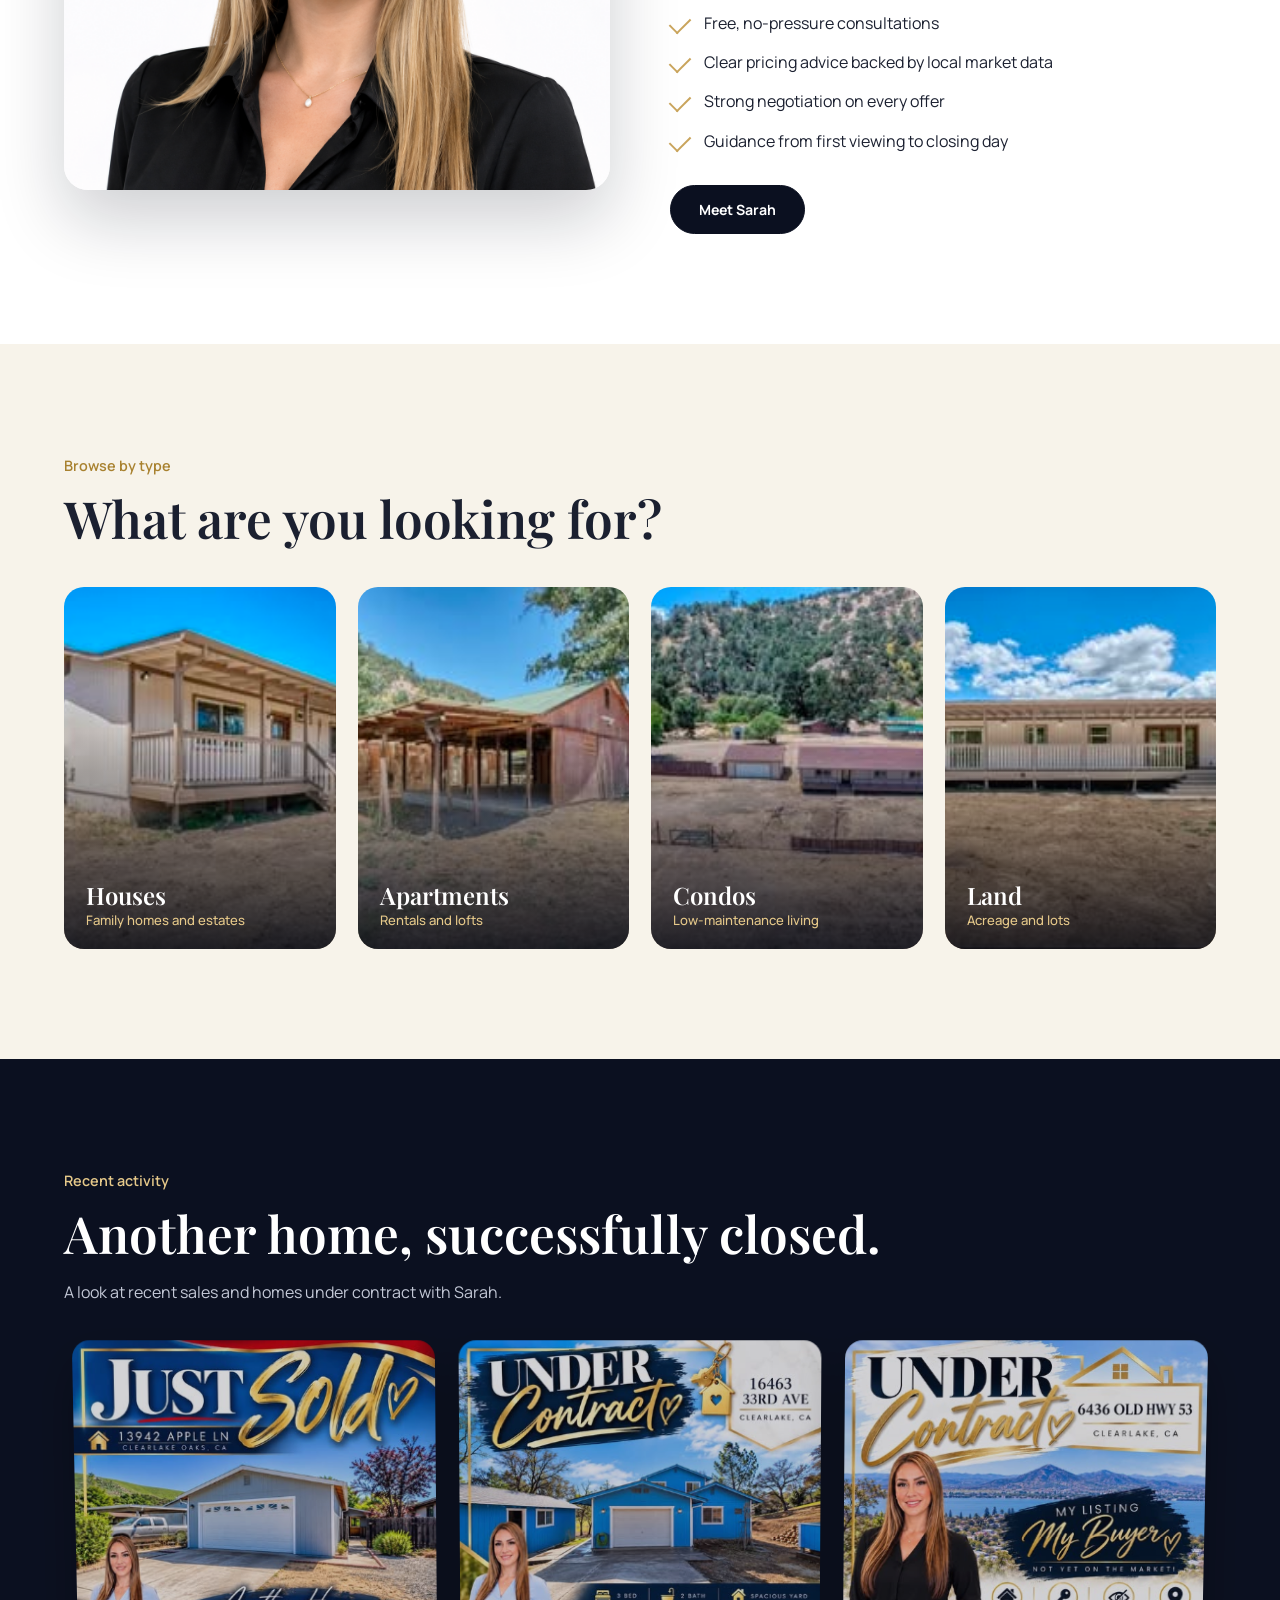
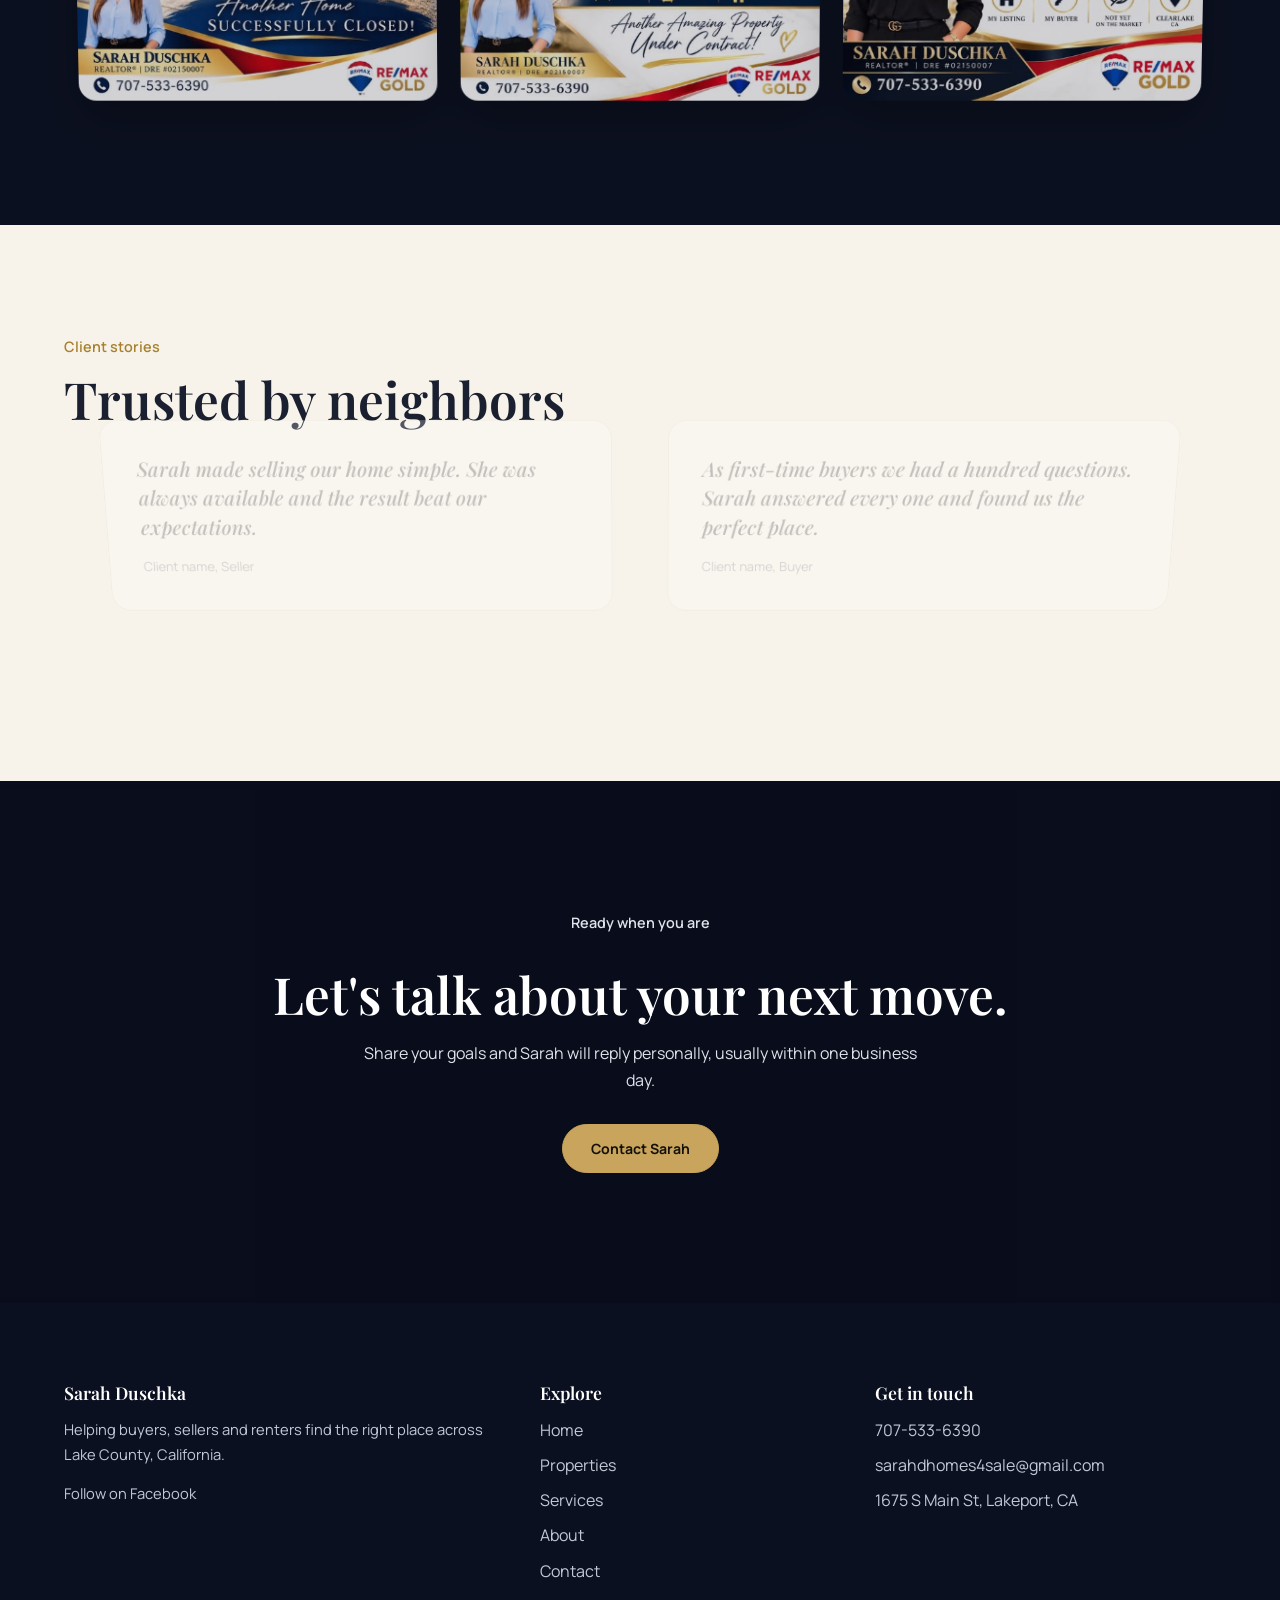
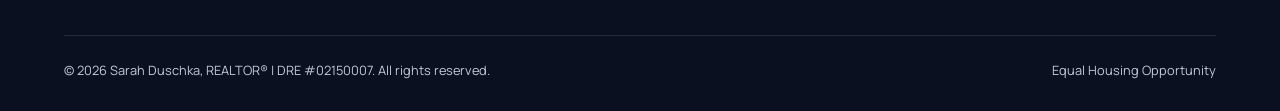
==== commit 234fc8ef: "change some images and remove the 3d scroll animation on the home page" ====
--- a/index.html
+++ b/index.html
@@ -37,13 +37,13 @@
 <section class="sec" id="featured-sec">
   <div class="wrap">
     <div class="head"><div><p class="eyebrow">Featured properties</p><h2>Homes worth the walk-through</h2></div><a class="btn dk" href="listings.html">View all properties</a></div>
-    <div class="grid3" id="featured" data-3d></div>
+    <div class="grid3" id="featured"></div>
   </div>
 </section>
 
 <section class="sec paper">
-  <div class="wrap grid2" data-3d>
-    <div class="img-r"><img src="images/home/welcome.jpg" alt="Sarah Duschka with clients"></div>
+  <div class="wrap grid2">
+    <div class="img-r"><img src="images/sarah/sarahu.png" alt="Sarah Duschka with clients"></div>
     <div>
       <p class="eyebrow">Why work with Sarah</p>
       <h2>Local knowledge. Honest advice. Real results.</h2>
@@ -57,11 +57,11 @@
 <section class="sec">
   <div class="wrap">
     <p class="eyebrow">Browse by type</p><h2>What are you looking for?</h2>
-    <div class="grid4" data-3d style="margin-top:40px">
-      <a class="cat" href="listings.html?type=house"><img loading="lazy" src="images/home/cat-house.jpg" alt="Houses"><span>Houses<small>Family homes and estates</small></span></a>
-      <a class="cat" href="listings.html?type=apartment"><img loading="lazy" src="images/home/cat-apartment.jpg" alt="Apartments"><span>Apartments<small>Rentals and lofts</small></span></a>
-      <a class="cat" href="listings.html?type=condo"><img loading="lazy" src="images/home/cat-condo.jpg" alt="Condos"><span>Condos<small>Low-maintenance living</small></span></a>
-      <a class="cat" href="listings.html?type=land"><img loading="lazy" src="images/home/cat-land.jpg" alt="Land"><span>Land<small>Acreage and lots</small></span></a>
+    <div class="grid4" style="margin-top:40px">
+      <a class="cat" href="listings.html?type=house"><img loading="lazy" src="images/home/img1.jpg" alt="Houses"><span>Houses<small>Family homes and estates</small></span></a>
+      <a class="cat" href="listings.html?type=apartment"><img loading="lazy" src="images/home/img2.jpg" alt="Apartments"><span>Apartments<small>Rentals and lofts</small></span></a>
+      <a class="cat" href="listings.html?type=condo"><img loading="lazy" src="images/home/img3.jpg" alt="Condos"><span>Condos<small>Low-maintenance living</small></span></a>
+      <a class="cat" href="listings.html?type=land"><img loading="lazy" src="images/home/img4.jpg" alt="Land"><span>Land<small>Acreage and lots</small></span></a>
     </div>
   </div>
 </section>
